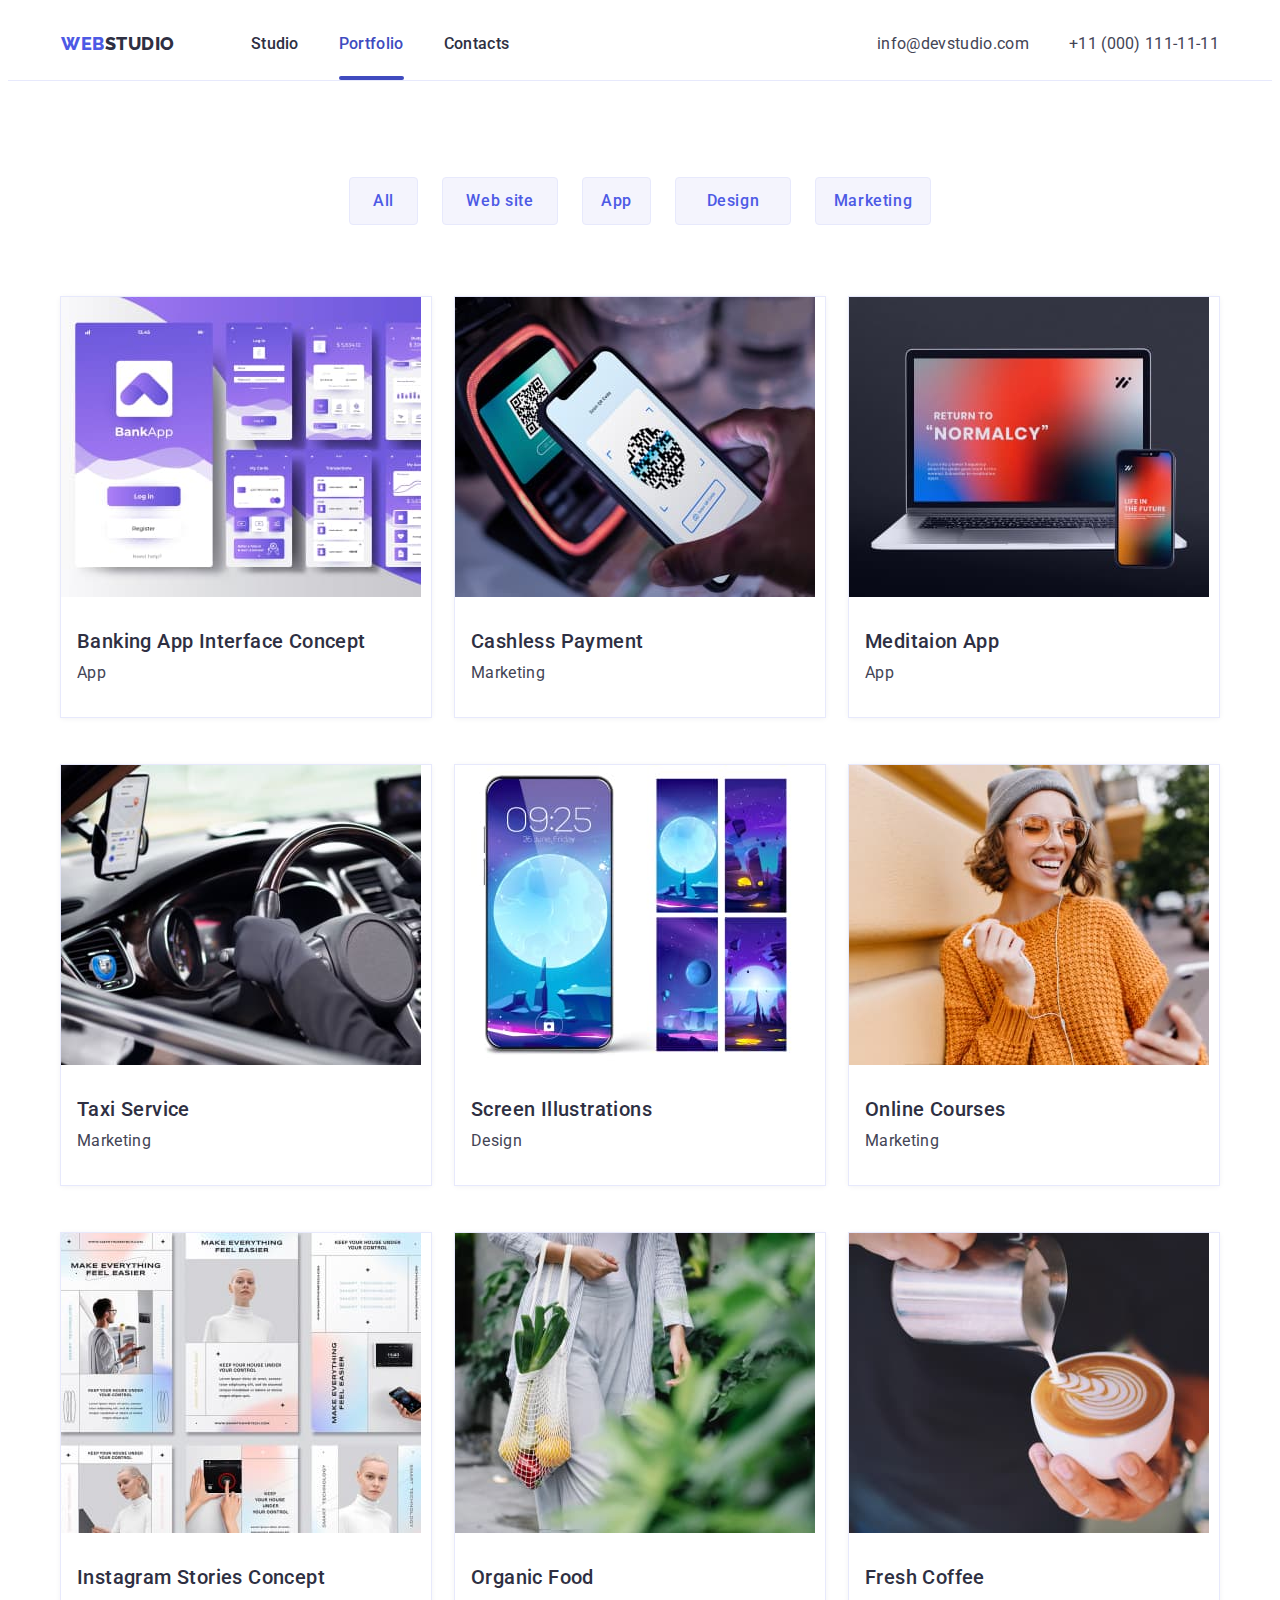
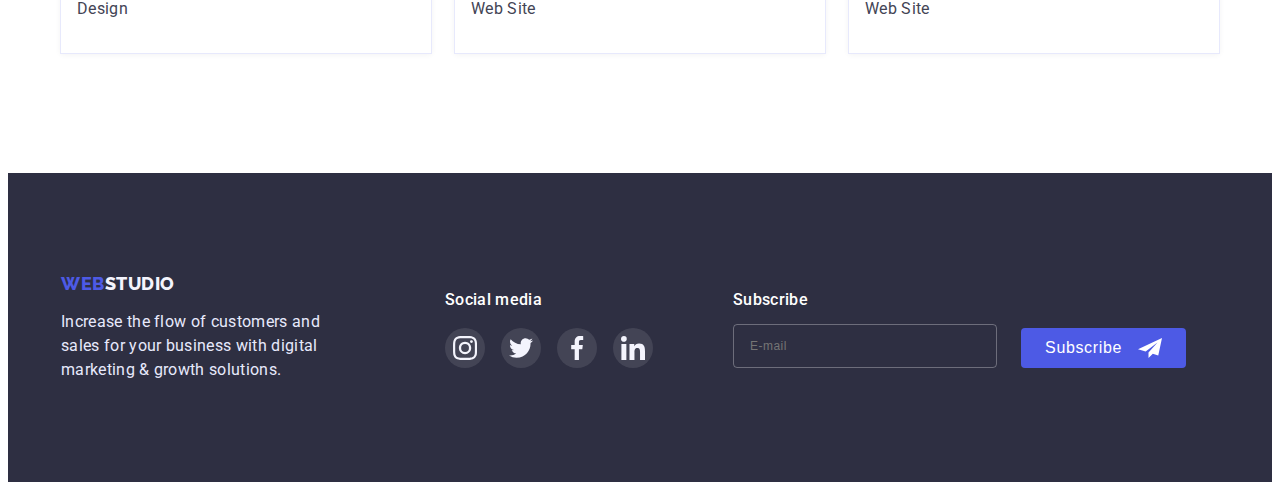
==== portfolio.html @ 6363a365 "Add files via upload" ====
<!DOCTYPE html>
<html lang="en">
<head>
    <meta charset="UTF-8">
    <meta http-equiv="X-UA-Compatible" content="IE=edge">
    <meta name="viewport" content="width=device-width, initial-scale=1.0">
    <title>Portfolio</title>
    <link rel="stylesheet" href="https://cdnjs.cloudflare.com/ajax/libs/modern-normalize/1.1.0/modern-normalize.min.css" integrity="sha512-wpPYUAdjBVSE4KJnH1VR1HeZfpl1ub8YT/NKx4PuQ5NmX2tKuGu6U/JRp5y+Y8XG2tV+wKQpNHVUX03MfMFn9Q==" crossorigin="anonymous" referrerpolicy="no-referrer" />
    <link rel="stylesheet" href="./css/styles.css">
    <link rel="preconnect" href="https://fonts.googleapis.com">
    <link rel="preconnect" href="https://fonts.gstatic.com" crossorigin>
    <link href="https://fonts.googleapis.com/css2?family=Raleway:wght@800&family=Roboto:wght@400;500;700&display=swap" rel="stylesheet">
</head>
<body>
    <header class="header">
        <div class="container header-container">
            <nav class="header-navigation">
                <a href="" class="header-logo link"><span class="header-logo-word">Web</span>Studio</a>
                <ul class="header-list list">
                    <li class="header-list-item"><a class="header-link link" href="./index.html">Studio</a></li>
                    <li class="header-list-item"><a class="header-link link current" href="./portfolio.html">Portfolio</a></li>
                    <li class="header-list-item"><a class="header-link link" href="">Contacts</a></li>
                </ul>
            </nav>
            <address class="header-address">
                <ul class="address-list list">
                    <li class="address-list-item"><a class="address-mail link" href="mailto:info@devstudio.com">info@devstudio.com</a></li>
                    <li class="address-list-item"><a class="address-tel link" href="tel:+110001111111">+11 (000) 111-11-11</a></li>
                </ul>
            </address>
        </div>
    </header>
    <main>
        <section class="portfolio-info">
            <div class="container">
                <ul class="portfolio-navigation-list list">
                    <li class="portfolio-navigation-item"><button class="portfolio-btn btn-small" type="button">All</button></li>
                    <li class="portfolio-navigation-item"><button class="portfolio-btn" type="button">Web site</button></li>
                    <li class="portfolio-navigation-item"><button class="portfolio-btn btn-small" type="button">App</button></li>
                    <li class="portfolio-navigation-item"><button class="portfolio-btn" type="button">Design</button></li>
                    <li class="portfolio-navigation-item"><button class="portfolio-btn" type="button">Marketing</button></li>
                </ul>
                <ul class="portfolio-service-list list">
                        <li class="portfolio-service-item">
                            <div class="portfolio-item-wrap">
                                <img src="./images/portfolio-img-1.jpg" alt="phone's apps" width="360" height="300">
                                <div class="portfolio-item-text-wrap">
                                    <p class="portfolio-item-text">
                                        14 Stylish and User-Friendly App Design Concepts · Task Manager App · Calorie Tracker App · Exotic Fruit Ecommerce App · Cloud Storage App
                                    </p>
                                </div>
                            </div>
                            <div class="service-text">
                                <h3 class="service-item-title">Banking App Interface Concept</h3>
                                <p class="service-item-text">App</p>
                            </div>
                        </li>
                        <li class="portfolio-service-item">
                            <div class="portfolio-item-wrap">
                                <img src="./images/portfolio-img-2.jpg" alt="phone with payying app" width="360" height="300">
                                <div class="portfolio-item-text-wrap">
                                    <p class="portfolio-item-text">
                                        Lorem ipsum dolor sit amet consectetur adipisicing elit. Officiis quas vero tempore minus similique, consectetur atque itaque aliquam nihil mollitia distinctio quo nesciunt cupiditate natus quae blanditiis in laudantium odio?
                                    </p>
                                </div>
                            </div>
                            <div class="service-text">
                                <h3 class="service-item-title">Cashless Payment</h3>
                                <p class="service-item-text">Marketing</p>
                            </div>
                        </li>
                        <li class="portfolio-service-item">
                            <div class="portfolio-item-wrap">
                                <img src="./images/portfolio-img-3.jpg" alt="laptop" width="360" height="300">
                                <div class="portfolio-item-text-wrap">
                                    <p class="portfolio-item-text">
                                        Lorem ipsum dolor sit amet consectetur adipisicing elit. Officiis quas vero tempore minus similique, consectetur atque itaque aliquam nihil mollitia distinctio quo nesciunt cupiditate natus quae blanditiis in laudantium odio?
                                    </p>
                                </div>
                            </div>
                            <div class="service-text">
                                <h3 class="service-item-title">Meditaion App</h3>
                                <p class="service-item-text">App</p>
                            </div>
                        </li>
                    <li class="portfolio-service-item">
                        <div class="portfolio-item-wrap">
                            <img src="./images/portfolio-img-4.jpg" alt="car inside" width="360" height="300">
                            <div class="portfolio-item-text-wrap">
                                <p class="portfolio-item-text">
                                    Lorem ipsum dolor sit amet consectetur adipisicing elit. Officiis quas vero tempore minus similique, consectetur atque itaque aliquam nihil mollitia distinctio quo nesciunt cupiditate natus quae blanditiis in laudantium odio?
                                </p>
                            </div>
                        </div>
                        <div class="service-text">
                            <h3 class="service-item-title">Taxi Service</h3>
                            <p class="service-item-text">Marketing</p>
                        </div>
                    </li>
                    <li class="portfolio-service-item">
                        <div class="portfolio-item-wrap">
                            <img src="./images/portfolio-img-5.jpg" alt="phone's screen" width="360" height="300">
                            <div class="portfolio-item-text-wrap">
                                <p class="portfolio-item-text">
                                    Lorem ipsum dolor sit amet consectetur adipisicing elit. Officiis quas vero tempore minus similique, consectetur atque itaque aliquam nihil mollitia distinctio quo nesciunt cupiditate natus quae blanditiis in laudantium odio?
                                </p>
                            </div>
                        </div>
                        <div class="service-text">
                            <h3 class="service-item-title">Screen Illustrations</h3>
                            <p class="service-item-text">Design</p>
                        </div>
                    </li>
                    <li class="portfolio-service-item">
                        <div class="portfolio-item-wrap">
                            <img src="./images/portfolio-img-6.jpg" alt="smilling girl" width="360" height="300">
                            <div class="portfolio-item-text-wrap">
                                <p class="portfolio-item-text">
                                    Lorem ipsum dolor sit amet consectetur adipisicing elit. Officiis quas vero tempore minus similique, consectetur atque itaque aliquam nihil mollitia distinctio quo nesciunt cupiditate natus quae blanditiis in laudantium odio?
                                </p>
                            </div>
                        </div>
                        <div class="service-text">
                            <h3 class="service-item-title">Online Courses</h3>
                            <p class="service-item-text">Marketing</p>
                        </div>
                    </li>
                    <li class="portfolio-service-item">
                        <div class="portfolio-item-wrap">
                            <img src="./images/portfolio-img-7.jpg" alt="instagram stories" width="360" height="300">
                            <div class="portfolio-item-text-wrap">
                                <p class="portfolio-item-text">
                                    Lorem ipsum dolor sit amet consectetur adipisicing elit. Officiis quas vero tempore minus similique, consectetur atque itaque aliquam nihil mollitia distinctio quo nesciunt cupiditate natus quae blanditiis in laudantium odio?
                                </p>
                            </div>
                        </div>
                        <div class="service-text">
                            <h3 class="service-item-title">Instagram Stories Concept</h3>
                            <p class="service-item-text">Design</p>
                        </div>
                    </li>
                    <li class="portfolio-service-item">
                        <div class="portfolio-item-wrap">
                            <img src="./images/portfolio-img-8.jpg" alt="woman carring bag with fruit" width="360" height="300">
                            <div class="portfolio-item-text-wrap">
                                <p class="portfolio-item-text">
                                    Lorem ipsum dolor sit amet consectetur adipisicing elit. Officiis quas vero tempore minus similique, consectetur atque itaque aliquam nihil mollitia distinctio quo nesciunt cupiditate natus quae blanditiis in laudantium odio?
                                </p>
                            </div>
                        </div>
                        <div class="service-text">
                            <h3 class="service-item-title">Organic Food</h3>
                            <p class="service-item-text">Web Site</p>
                        </div>
                    </li>
                    <li class="portfolio-service-item">
                        <div class="portfolio-item-wrap">
                            <img src="./images/portfolio-img-9.jpg" alt="coffee" width="360" height="300">
                            <div class="portfolio-item-text-wrap">
                                <p class="portfolio-item-text">
                                    Lorem ipsum dolor sit amet consectetur adipisicing elit. Officiis quas vero tempore minus similique, consectetur atque itaque aliquam nihil mollitia distinctio quo nesciunt cupiditate natus quae blanditiis in laudantium odio?
                                </p>
                            </div>
                        </div>
                        <div class="service-text">
                            <h3 class="service-item-title">Fresh Coffee</h3>
                            <p class="service-item-text">Web Site</p>
                        </div>
                    </li>
                </ul>
            </div>
        </section>
    </main>
    <footer class="footer">
        <div class="container footer-items">
            <div class="footer-left">
                <a class="footer-link link" href="./portfolio.html"><span class="footer-link-word">Web</span>Studio</a>
                <p class="footer-text">Increase the flow of customers and sales for your business with digital marketing & growth solutions.</p>
            </div>
            <div class="footer-soc">
                <p class="footer-soc-title">Social media</p>
                <ul class="footer-soc-list list">
                    <li class="footer-soc-item">
                        <a class="footer-soc-link link" href="">
                            <svg class="footer-soc-icon" width="24" height="24">
                                <use href="./images/symbol-defs.svg#icon-instagram"></use>
                            </svg>
                        </a>
                    </li>
                    <li class="footer-soc-item">
                        <a class="footer-soc-link link" href="">
                            <svg class="footer-soc-icon" width="24" height="24">
                                <use href="./images/symbol-defs.svg#icon-twitter"></use>
                            </svg>
                        </a>
                    </li>
                    <li class="footer-soc-item">
                        <a class="footer-soc-link link" href="">
                            <svg class="footer-soc-icon" width="24" height="24">
                                <use href="./images/symbol-defs.svg#icon-facebook"></use>
                            </svg>
                        </a>
                    </li>
                    <li class="footer-soc-item">
                        <a class="footer-soc-link link" href="">
                            <svg class="footer-soc-icon" width="24" height="24">
                                <use href="./images/symbol-defs.svg#icon-linkedin"></use>
                            </svg>
                        </a>
                    </li>
                </ul>
            </div>
            <form class="footer-form">
                <label for="user-mail" class="footer-label">Subscribe</label>
                <input class="footer-input" id="user-mail" type="email" name="user-mail" placeholder="E-mail"/>
                <button class="button sub-btn" type="submit">
                    <span class="sub-btn-text">Subscribe</span>
                    <svg class="sub-icon" width="24" height="24">
                        <use href="./images/symbol-defs.svg#icon-subscribe"></use>
                    </svg>
                </button>
            </form>
        </div>
    </footer>
</body>
</html>
---- css/styles.css ----
body {
    font-family: 'Roboto', sans-serif;
    color: #2E2F42;
}

h1, h2, h3, h4, h5, h6, p {
    margin: 0;
}

ul {
    margin: 0;
    padding-left: 0;
}

button {
    cursor: pointer;
}

a {
    list-style: none;
}

img {
    display: block;
}

.list {
    list-style: none;
}

.link {
    text-decoration: none;
    font-style: normal;
}

:root {
    --LogoColor: #4D5AE5;
    --MainTextColor: #2E2F42;
    --SecondTextColor: #434455;
    --HoverFocusColor: #404BBF;
    --FooterHoverFocusColor: #31D0AA;
    --CustomersMainColor: #8E8F99;
    --CustomersLinkColor: #404BBF;
    --SlideTextColor: #F4F4FD;
    --SlideTextBgColor: #4D5AE5;
    --HeroGradient: linear-gradient(rgba(46, 47, 66, 0.7), rgba(46, 47, 66, 0.7));
}

.container {
    width: 1158px;
    padding-left: 15px;
    padding-right: 15px;
    margin-left: auto;
    margin-right: auto;
}

.visually-hidden {
    position: absolute;
    width: 1px;
    height: 1px;
    margin: -1px;
    border: 0;
    padding: 0;
    white-space: nowrap;
    clip-path: inset(100%);
    clip: rect(0 0 0 0);
    overflow: hidden;
}

/*--------------------- STUDIO PAGE -----------------------*/

/*--------------- header ---------------*/

.header {
    border-bottom: 1px solid #E7E9FC;
}

.header-container {
    padding-top: 24px;
    padding-bottom: 24px;
    display: flex;
}

.header-navigation {
    margin-right: auto;
    display: flex;
}

.header-logo {
    font-family: 'Raleway', sans-serif;
    font-weight: 800;
    font-size: 18px;
    line-height: 1.33;
    letter-spacing: 0.03em;
    text-transform: uppercase;
    margin-right: 76px;
    color: var(--MainTextColor)
}

.header-logo-word {
    color: var(--LogoColor)
}

.header-list {
    display: flex;
    gap: 40px;
}

/* .header-list-item {
} */

.header-link {
    font-weight: 500;
    font-size: 16px;
    line-height: 1.5;
    letter-spacing: 0.02em;
    color: var(--MainTextColor);
    transition: color 250ms cubic-bezier(0.4, 0, 0.2, 1);
}

.header-link:is(:hover, :focus) {
    color: var(--HoverFocusColor);
}

.current {
    color: #404BBF;
    position: relative;
}

.current::after {
    content: '';
    position: absolute;
    top: 42px;
    left: 0;
    width: 100%;
    height: 4px;
    border-radius: 2px;
    background-color: var(--HoverFocusColor);

}

/* .header-address {
} */

.address-list {
    font-size: 16px;
    line-height: 1.5;
    letter-spacing: 0.02em;
    display: flex;
    gap: 40px;
}

/* .address-list-item {
} */

.address-mail {
    color: var(--SecondTextColor);
    transition: color 250ms cubic-bezier(0.4, 0, 0.2, 1);
}

.address-tel {
    color: var(--SecondTextColor);
    transition: color 250ms cubic-bezier(0.4, 0, 0.2, 1);
}

.address-mail:is(:hover, :focus),
.address-tel:is(:hover, :focus) {
    color: var(--HoverFocusColor);
}


/*--------------- main ---------------*/

/* .main {
} */

/*--------------- hero --------------*/

.hero {
    padding-top: 188px;
    padding-bottom: 188px;
    background: #2E2F42;
    background-image: var(--HeroGradient) ,url(../images/background-hero-img.jpg);
    background-repeat: no-repeat;
    background-size: cover;
}

.hero-container {
    display: flex;
    flex-direction: column;
    align-items: center;
    gap: 48px;
}

.hero-title {
    max-width: 500px;
    text-align: center;
    font-weight: 700;
    font-size: 56px;
    line-height: 1.07;
    letter-spacing: 0.02em;
    color: #FFFFFF;
}

.hero-btn {
    min-width: 169px;
    height: 56px;
    padding: 16px 32px;
    font-family: inherit;
    font-style: normal;
    font-weight: 500;
    font-size: 16px;
    line-height: 1.5;
    letter-spacing: 0.04em;
    color: #FFFFFF;
    background: #4D5AE5;
    border-style: none;
    border-radius: 4px;
    transition: background-color 250ms cubic-bezier(0.4, 0, 0.2, 1);
}

.hero-btn:is(:hover, :focus) {
    background-color: var(--HoverFocusColor);
}

/*-------------- studio advantage ---------------*/

.studio-advantage {
    padding-top: 120px;
}

.studio-advatage-pics-list {
    margin-bottom: 8px;
    display: flex;
    justify-content: center;
    gap: 24px;
}

.studio-advatage-pics-item {
    width: 264px;
    height: 112px;
}

.studio-advatage-pic {
    width: 100%;
    height: 100%;
    display: flex;
    justify-content: center;
    align-items: center;
    border-radius: 4px;
    background-color: #F4F4FD;

}

.studio-advantage-list {
    display: flex;
    gap: 24px;
}

/* .studio-list-item {
} */

.studio-item-title {
    margin-bottom: 8px;
    font-weight: 500;
    font-size: 20px;
    line-height: 1.2;
    letter-spacing: 0.02em;
}

.studio-item-text {
    min-width: 264px;
    font-size: 16px;
    line-height: 1.5;
    letter-spacing: 0.02em;
    color: var(--SecondTextColor)
}

/*-------------- studio works --------------*/

.studio-works {
    margin-top: 120px;
    padding-bottom: 120px;
}

.studio-works-title {
    text-align: center;
    font-size: 36px;
    line-height: 1.11;
    letter-spacing: 0.02em;
    text-transform: capitalize;
}

.studio-works-list {
    margin-top: 72px;
    display: flex;
    gap: 24px;
}

.works-list-item {
    width: calc((100% - 48px) / 3);
}

/*--------------- studio team ---------------*/

.studio-team {
    padding-top: 120px;
    padding-bottom: 120px;
    background: #F4F4FD;
}

.studio-team-title {
    text-align: center;
    font-size: 36px;
    line-height: 1.11;
    letter-spacing: 0.02em;
    text-transform: capitalize;
}

.studio-team-list {
    margin-top: 72px;
    display: flex;
    gap: 24px;
}

.studio-team-list-item {
    box-shadow: 0px 1px 6px rgba(46, 47, 66, 0.08), 0px 1px 1px rgba(46, 47, 66, 0.16), 0px 2px 1px rgba(46, 47, 66, 0.08);
    width: calc((100% - 72px) / 4);
}

/* .studio-team-member {
} */

.member-text {
    padding: 32px 16px;
    background: #FFFFFF;
    border-radius: 0px 0px 4px 4px;
}

.studio-member-name {
    margin-bottom: 8px;
    text-align: center;
    font-weight: 500;
    font-size: 20px;
    line-height: 1.2;
    letter-spacing: 0.02em;
}

.studio-member-text {
    text-align: center;
    font-size: 16px;
    line-height: 1.5;
    letter-spacing: 0.02em;
    color: var(--SecondTextColor)
}

.studio-team-icon-list {
    margin-top: 12px;
    display: flex;
    justify-content: center;
    gap: 24px;
}

.studio-team-icon-list-item {
    width: 40px;
    height: 40px;
}

.studio-team-icon-link {
    width: 100%;
    height: 100%;
    display: flex;
    justify-content: center;
    align-items: center;
    border-radius: 50%;
    background-color: var(--LogoColor);
    transition: background-color 250ms cubic-bezier(0.4, 0, 0.2, 1);
}

.studio-team-icon-link:is(:hover, :focus) {
    background-color: var(--HoverFocusColor);
}

/*--------------- customers ---------------*/

.customers {
    padding-top: 120px;
    padding-bottom: 120px;
}

.customers-title {
    margin-bottom: 72px;
    text-align: center;
    font-size: 36px;
    line-height: 40px;
    letter-spacing: 0.02em;
    text-transform: capitalize;
}

.customers-list {
    display: flex;
    justify-content: center;
    gap: 24px;
}

.customers-list-item {
    width: 168px;
    height: 88px;
}

.customers-list-link {
    width: 100%;
    height: 100%;
    display: flex;
    justify-content: center;
    align-items: center;
    border: 1px solid var(--CustomersMainColor);
    border-radius: 4px;
    color: var(--CustomersMainColor);
    transition: border-color 250ms cubic-bezier(0.4, 0, 0.2, 1);
}

.customers-icon {
    fill: currentColor;
    transition: fill 250ms cubic-bezier(0.4, 0, 0.2, 1);
}

.customers-list-link:is(:hover, :focus) {
    border-color: var(--CustomersLinkColor);
}

.customers-list-link:is(:hover, :focus) .customers-icon {
    fill: var(--CustomersLinkColor);
}

/*--------------- footer ---------------*/

.footer {
    padding-top: 100px;
    padding-bottom: 100px;
    background: #2E2F42;
}

.footer-items {
    display: flex;
    align-items: center;
}

.footer-left {
    margin-right: 120px;
}

.footer-link {
    font-family: 'Raleway', sans-serif;
    font-weight: 800;
    font-size: 18px;
    line-height: 1.17;
    letter-spacing: 0.03em;
    text-transform: uppercase;
    color: #F4F4FD;
}

.footer-link-word {
    color: #4D5AE5;
}

.footer-text {
    margin-top: 16px;
    max-width: 264px;
    font-size: 16px;
    line-height: 1.5;
    letter-spacing: 0.02em;
    color: #E7E9FC;
}

.footer-soc-title {
    margin-bottom: 16px;
    font-weight: 500;
    font-size: 16px;
    line-height: 1.5;
    letter-spacing: 0.02em;
    color: #FFFFFF;
}

.footer-soc-list {
    display: flex;
    justify-content: start;
    gap: 16px;
}

.footer-soc-item {
    width: 40px;
    height: 40px;
}

.footer-soc-link {
    width: 100%;
    height: 100%;
    display: flex;
    justify-content: center;
    align-items: center;
    border-radius: 50%;
    background-color: rgba(255, 255, 255, 0.1);
    transition: background-color 250ms cubic-bezier(0.4, 0, 0.2, 1);
}

.footer-soc-link:is(:hover, :focus) {
    background-color: var(--FooterHoverFocusColor);
}

.footer-form {
    width: 453px;
    height: 80px;
    margin-left: 80px;
    display: flex;
    align-items: flex-end;
    gap: 24px;
    position: relative;
}

.footer-label {
    color: #FFFFFF;
    position: absolute;
    top: 0;
    font-weight: 500;
    font-size: 16px;
    line-height: 1.5;
    letter-spacing: 0.02em;
}

.footer-input {
    width: 264px;
    height: 40px;
    padding-left: 16px;
    font-weight: 400;
    font-size: 12px;
    line-height: 2;
    letter-spacing: 0.04em;
    color: rgba(255, 255, 255, 0.6);
    background-color: transparent;
    border: 1px solid rgba(255, 255, 255, 0.3);
    border-radius: 4px;
    outline: transparent;
}

.sub-btn {
    width: 165px;
    height: 40px;
    padding: 8px 24px;
    background: #4D5AE5;
    border: none;
    border-radius: 4px;
    display: flex;
    align-items: center;
    gap: 16px;
    transition: background-color 250ms cubic-bezier(0.4, 0, 0.2, 1);
}

.sub-btn:is(:hover, :focus) {
    background-color: var(--HoverFocusColor);
}

.sub-btn-text {
    font-weight: 500;
    font-size: 16px;
    line-height: 1.5;
    letter-spacing: 0.04em;
    color: #FFFFFF;
}

.sub-icon {
    fill: #FFFFFF;
}


/*--------------------- PORTFOLIO PAGE ---------------------*/

.portfolio-info {
    padding-top: 96px;
    padding-bottom: 120px;
}

.portfolio-navigation-list {
    margin-bottom: 72px;
    display: flex;
    gap: 24px;
    justify-content: center;
}

/* .portfolio-navigation-item {
} */

.portfolio-btn {
    min-width: 116px;
    height: 48px;
    cursor: pointer;
    font-family: inherit;
    font-weight: 500;
    font-size: 16px;
    line-height: 1.5;
    letter-spacing: 0.04em;
    color: #4D5AE5;
    background: #F4F4FD;
    border: 1px solid #E7E9FC;
    border-radius: 4px;
    transition: color 250ms cubic-bezier(0.4, 0, 0.2, 1),
        background-color 250ms cubic-bezier(0.4, 0, 0.2, 1),
        border 250ms cubic-bezier(0.4, 0, 0.2, 1),
        box-shadow 250ms cubic-bezier(0.4, 0, 0.2, 1);
}

.portfolio-btn:is(:hover, :focus) {
    color: #FFFFFF;
    background: #404BBF;
    border: 1px solid #404BBF;
    box-shadow: 0px 1px 6px rgba(46, 47, 66, 0.08), 0px 1px 1px rgba(46, 47, 66, 0.16), 0px 2px 1px rgba(46, 47, 66, 0.08);
}

.btn-small {
    min-width: 69px;
}

.portfolio-service-list {
    display: flex;
    flex-wrap: wrap;
    column-gap: 24px;
    row-gap: 48px;
}


.portfolio-service-item {
    outline: 1px solid #E7E9FC;
    box-shadow: 0px 1px 6px rgba(46, 47, 66, 0.08);
    width: calc((100% - 48px) / 3);
    transition: box-shadow 250ms cubic-bezier(0.4, 0, 0.2, 1);
}

.portfolio-service-item:is(:hover, :focus) {
    box-shadow: 0px 1px 6px rgba(46, 47, 66, 0.08), 0px 1px 1px rgba(46, 47, 66, 0.16), 0px 2px 1px rgba(46, 47, 66, 0.08);
}

.portfolio-item-wrap {
    position: relative;
    overflow: hidden;
}

.portfolio-item-text-wrap {
    position: absolute;
    top: 0;
    height: 100%;
    padding-top: 40px;
    padding-right: 32px;
    padding-left: 32px;
    background-color: var(--SlideTextBgColor);
    transform: translateY(100%);
    transition: transform 250ms cubic-bezier(0.4, 0, 0.2, 1);
    overflow-y: auto;
}

.portfolio-item-text {
    font-size: 16px;
    line-height: 1.5;
    letter-spacing: 0.02em;
    color: var(--SlideTextColor);
}

.portfolio-service-item:hover .portfolio-item-text-wrap {
    transform: translateY(0);
}

.service-text {
    padding-top: 32px;
    padding-bottom: 32px;
    padding-left: 16px;
    background: #FFFFFF;
}

.service-item-title {
    margin-bottom: 8px;
    font-weight: 500;
    font-size: 20px;
    line-height: 1.2;
    letter-spacing: 0.02em;
}

.service-item-text {
    font-size: 16px;
    line-height: 1.5;
    letter-spacing: 0.02em;
    color: var(--SecondTextColor)
}

/*--------------------- MODAL PAGE ---------------------*/

.backdrop {
    position: fixed;
    top: 0;
    width: 100%;
    height: 100%;
    background-color: rgba(46, 47, 66, 0.4);
    transition: opacity 250ms cubic-bezier(0.4, 0, 0.2, 1),
        visibility 250ms cubic-bezier(0.4, 0, 0.2, 1);
}

.is-hidden {
    opacity: 0;
    visibility: hidden;
    pointer-events: none;
}

.modal {
    width: 408px;
    min-height: 576px;
    padding: 24px;
    background-color: #FCFCFC;
    box-shadow: 0px 1px 1px rgba(0, 0, 0, 0.14), 0px 1px 3px rgba(0, 0, 0, 0.12), 0px 2px 1px rgba(0, 0, 0, 0.2);
    border-radius: 4px;
    position: absolute;
    top: 50%;
    left: 50%;
    transform: translate(-50%, -50%) scale(1) rotate(360deg);
    transition: transform 400ms cubic-bezier(0.4, 0, 0.2, 1);
}

.backdrop.is-hidden .modal {
    transform: translate(-350%, -50%) scale(0) rotate(0);
}

.modal-close {
    width: 24px;
    height: 24px;
    background-color: #E7E9FC;
    border: 1px solid rgba(0, 0, 0, 0.1);
    border-radius: 50%;
    display: flex;
    justify-content: center;
    align-items: center;
    margin-left: auto;
    transition: fill 250ms cubic-bezier(0.4, 0, 0.2, 1),
        background-color 250ms cubic-bezier(0.4, 0, 0.2, 1),
        border 250ms cubic-bezier(0.4, 0, 0.2, 1);
}

.modal-close:is(:hover, :focus) {
    fill: #FFFFFF;
    background-color: #404BBF;
    border: transparent;
}

/* .modal-form {
} */

.modal-form-title {
    margin-top: 24px;
    margin-bottom: 16px;
    font-weight: 500;
    font-size: 16px;
    line-height: 1.5;
    letter-spacing: 0.02em;
    text-align: center;
    color: #2E2F42;
}

.modal-label-wrap {
    position: relative;
}

.modal-form-label {
    font-weight: 400;
    font-size: 12px;
    line-height: 1.3;
    letter-spacing: 0.04em;
    color: #8E8F99;
}

.modal-form-icon {
    position: absolute;
    top: 35px;
    left: 16px;
    transition: fill 250ms cubic-bezier(0.4, 0, 0.2, 1);
}

.modal-form-icon-sec {
    position: absolute;
    top: 31px;
    left: 16px;
    transition: fill 250ms cubic-bezier(0.4, 0, 0.2, 1);
}

.modal-form-input {
    width: 100%;
    height: 40px;
    margin-top: 4px;
    margin-bottom: 8px;
    padding-top: 8px;
    padding-bottom: 8px;
    padding-left: 38px;
    background-color: transparent;
    border: 1px solid rgba(33, 33, 33, 0.2);
    border-radius: 4px;
    outline: transparent;
    transition: border-color 250ms cubic-bezier(0.4, 0, 0.2, 1);
}

.modal-form-input:focus {
    border-color: #4D5AE5;
}

.modal-form-input:focus + .modal-form-icon {
    fill: #4D5AE5;
}

.modal-form-input:focus + .modal-form-icon-sec {
    fill: #4D5AE5;
}

.modal-form-textarea {
    width: 100%;
    height: 120px;
    margin-top: 4px;
    margin-bottom: 16px;
    padding: 8px 16px;
    border: 1px solid rgba(33, 33, 33, 0.2);
    border-radius: 4px;
    background-color: transparent;
    outline: transparent;
    resize: none;
    transition: border-color 250ms cubic-bezier(0.4, 0, 0.2, 1);
}

.modal-form-textarea::placeholder {
    font-weight: 400;
    font-size: 12px;
    line-height: 1.3;
    letter-spacing: 0.04em;
    color: rgba(117, 117, 117, 0.5);
}

.modal-form-textarea:focus {
    border-color: #4D5AE5;
}

.modal-checkbox {
    font-weight: 400;
    font-size: 12px;
    line-height: 1.3;
    letter-spacing: 0.04em;
    color: #757575;
    display: flex;
    align-items: center;
    justify-content: center;
}

.modal-checkbox span {
    width: 16px;
    height: 16px;
    margin-right: 8px;
    border: 1.25px solid #2E2F42;
    border-radius: 2px;
    fill: transparent;
    display: flex;
    justify-content: center;
    align-items: center;
    transition: background-color 250ms cubic-bezier(0.4, 0, 0.2, 1),
        fill 250ms cubic-bezier(0.4, 0, 0.2, 1);
}

.modal-check:checked + .modal-checkbox span {
    background-color: #404BBF;
    border: none;
    fill: #F4F4FD;
}

.policy-link {
    margin-left: 4px;
    color: #4D5AE5;
    text-decoration: underline;
}

.modal-form-btn {
    width: 169px;
    height: 56px;
    margin-top: 24px;
    margin-left: auto;
    margin-right: auto;
    padding: 16px 32px;
    border: none;
    background-color: #4D5AE5;
    box-shadow: 0px 4px 4px rgba(0, 0, 0, 0.15);
    border-radius: 4px;
    display: flex;
    align-items: center;
    justify-content: center;
    transition: background-color 250ms cubic-bezier(0.4, 0, 0.2, 1);
}

.modal-form-btn:is(:hover, :focus) {
    background-color: var(--HoverFocusColor);
}

.modal-form-btn-content {
    font-weight: 500;
    font-size: 16px;
    line-height: 1.5px;
    letter-spacing: 0.04em;
    color: #FFFFFF;
}
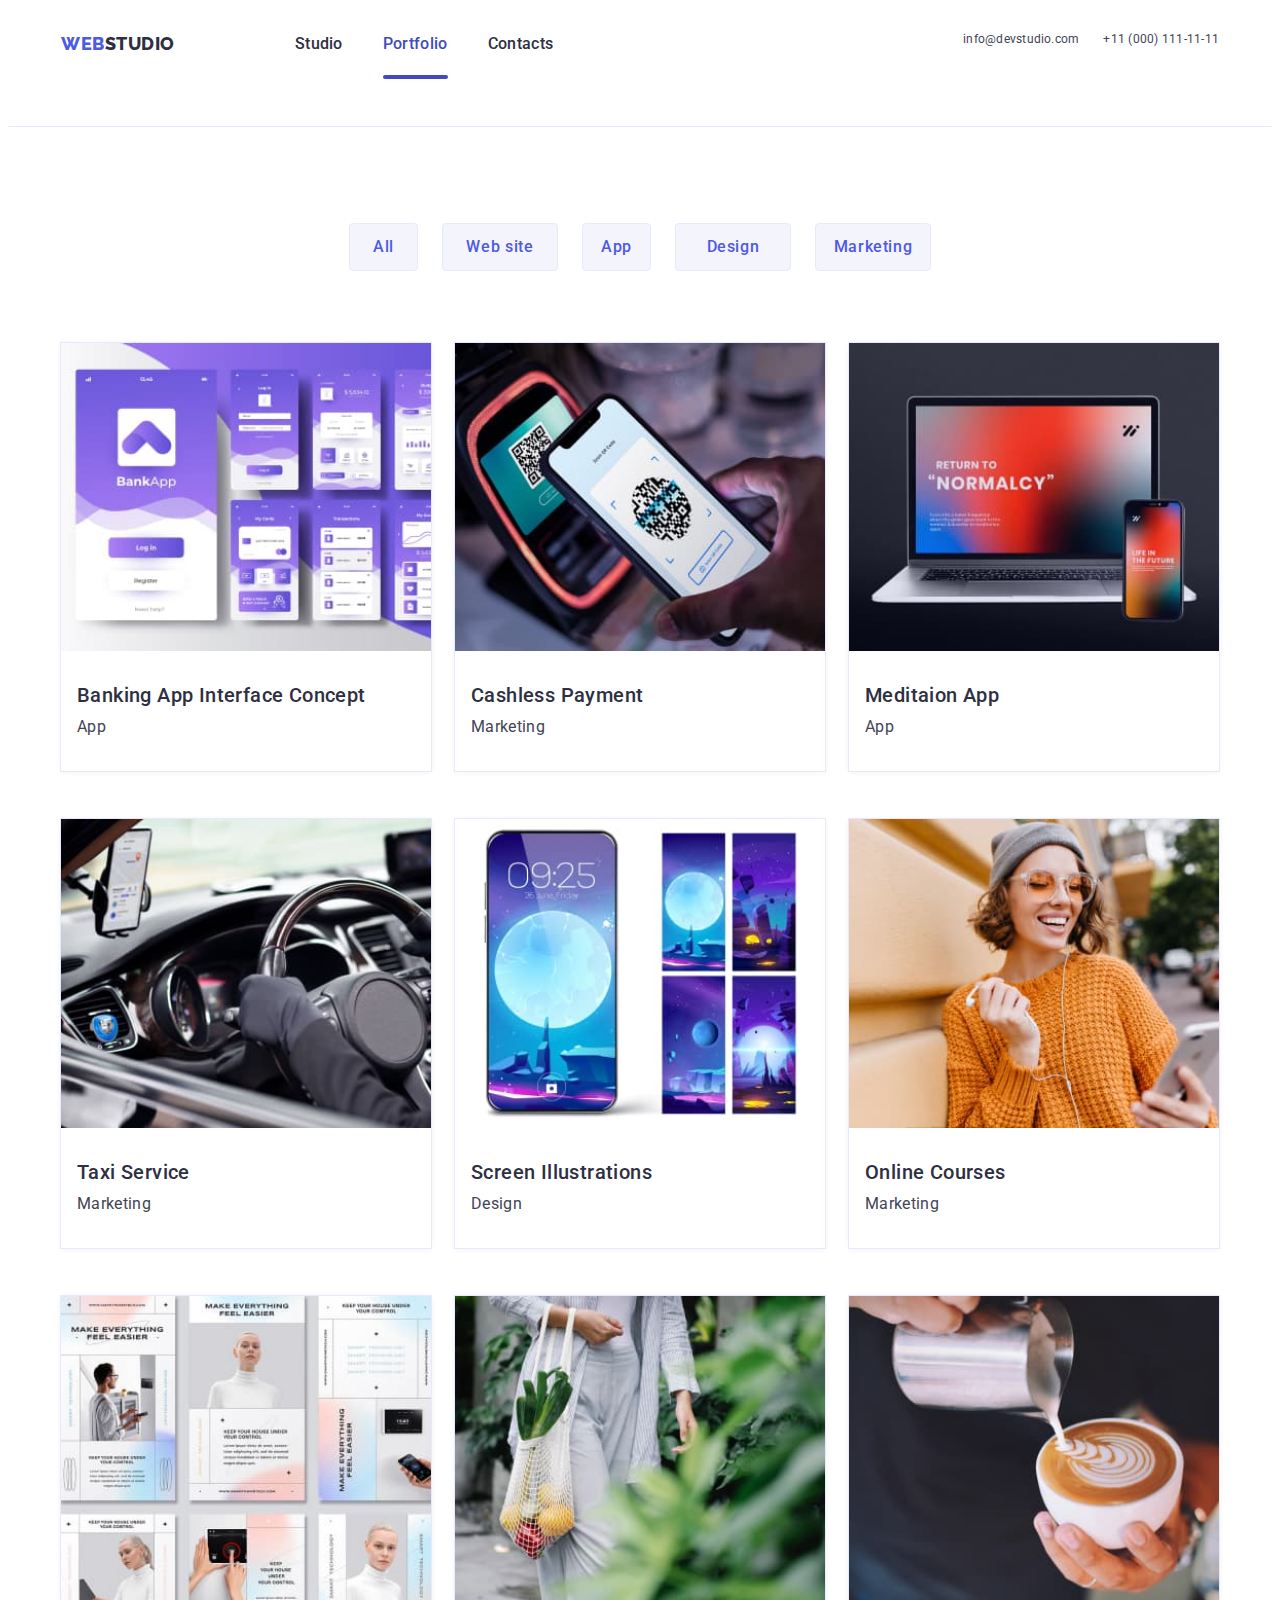
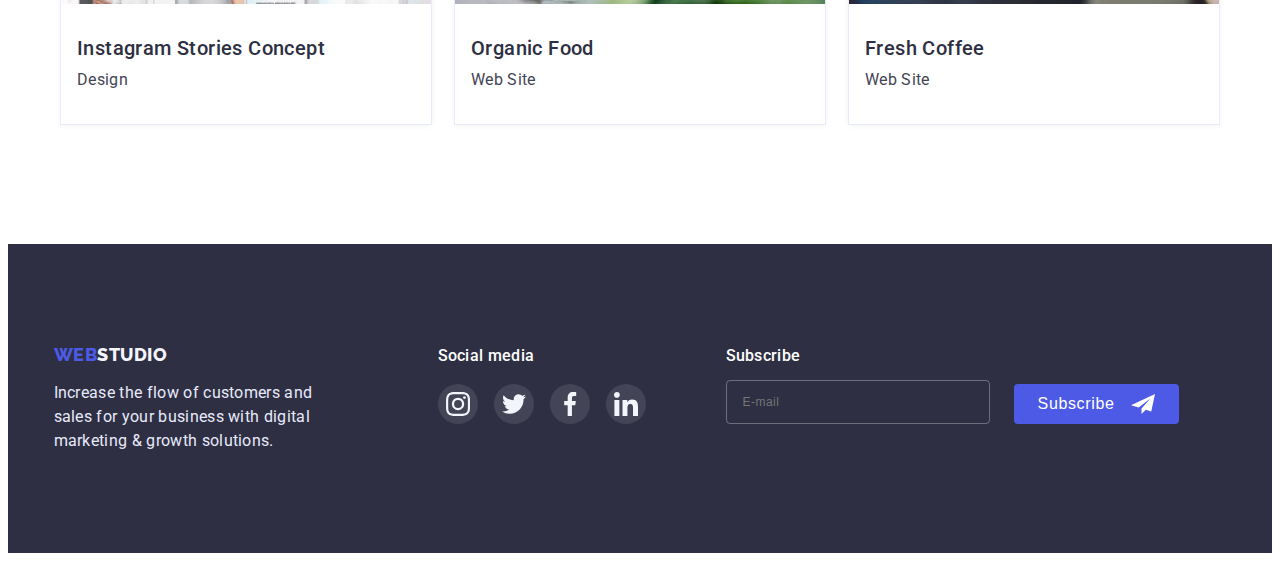
==== commit 16ecedb9: "almost-done" ====
--- a/portfolio.html
+++ b/portfolio.html
@@ -7,6 +7,9 @@
     <title>Portfolio</title>
     <link rel="stylesheet" href="https://cdnjs.cloudflare.com/ajax/libs/modern-normalize/1.1.0/modern-normalize.min.css" integrity="sha512-wpPYUAdjBVSE4KJnH1VR1HeZfpl1ub8YT/NKx4PuQ5NmX2tKuGu6U/JRp5y+Y8XG2tV+wKQpNHVUX03MfMFn9Q==" crossorigin="anonymous" referrerpolicy="no-referrer" />
     <link rel="stylesheet" href="./css/styles.css">
+    <link rel="stylesheet" href="./css/mob.css">
+    <link rel="stylesheet" href="./css/tablet.css">
+    <link rel="stylesheet" href="./css/desktop.css">
     <link rel="preconnect" href="https://fonts.googleapis.com">
     <link rel="preconnect" href="https://fonts.gstatic.com" crossorigin>
     <link href="https://fonts.googleapis.com/css2?family=Raleway:wght@800&family=Roboto:wght@400;500;700&display=swap" rel="stylesheet">
@@ -43,7 +46,21 @@
                 <ul class="portfolio-service-list list">
                         <li class="portfolio-service-item">
                             <div class="portfolio-item-wrap">
-                                <img src="./images/portfolio-img-1.jpg" alt="phone's apps" width="360" height="300">
+                                <picture>
+                                    <source
+                                        srcset="./images/portfolio-img/desktop/portfolio-1.jpg 1x, ./images/portfolio-img/desktop/portfolio-1-2x.jpg 2x"
+                                        media="(min-width: 1200px)"
+                                    />
+                                    <source
+                                        srcset="./images/portfolio-img/tablet/portfolio-tab-1.jpg 1x, ./images/portfolio-img/tablet/portfolio-tab-1-2x.jpg 2x"
+                                        media="(min-width: 768px)"
+                                    />
+                                    <source
+                                        srcset="./images/portfolio-img/mobile/portfolio-mob-1.jpg 1x, ./images/portfolio-img/mobile/portfolio-mob-1-2x.jpg 2x"
+                                        media="(max-width: 767px)"
+                                    />
+                                    <img class="portfolio-img" src="./images/portfolio-img/desktop/portfolio-1.jpg" alt="phone's apps" width="396">
+                                </picture>
                                 <div class="portfolio-item-text-wrap">
                                     <p class="portfolio-item-text">
                                         14 Stylish and User-Friendly App Design Concepts · Task Manager App · Calorie Tracker App · Exotic Fruit Ecommerce App · Cloud Storage App
@@ -57,7 +74,21 @@
                         </li>
                         <li class="portfolio-service-item">
                             <div class="portfolio-item-wrap">
-                                <img src="./images/portfolio-img-2.jpg" alt="phone with payying app" width="360" height="300">
+                                <picture>
+                                    <source
+                                        srcset="./images/portfolio-img/desktop/portfolio-2.jpg 1x, ./images/portfolio-img/desktop/portfolio-2-2x.jpg 2x"
+                                        media="(min-width: 1200px)"
+                                    />
+                                    <source
+                                        srcset="./images/portfolio-img/tablet/portfolio-tab-2.jpg 1x, ./images/portfolio-img/tablet/portfolio-tab-2-2x.jpg 2x"
+                                        media="(min-width: 768px)"
+                                    />
+                                    <source
+                                        srcset="./images/portfolio-img/mobile/portfolio-mob-2.jpg 1x, ./images/portfolio-img/mobile/portfolio-mob-2-2x.jpg 2x"
+                                        media="(max-width: 767px)"
+                                    />
+                                    <img class="portfolio-img" src="./images/portfolio-img/desktop/portfolio-2.jpg" alt="phone's apps" width="396">
+                                </picture>
                                 <div class="portfolio-item-text-wrap">
                                     <p class="portfolio-item-text">
                                         Lorem ipsum dolor sit amet consectetur adipisicing elit. Officiis quas vero tempore minus similique, consectetur atque itaque aliquam nihil mollitia distinctio quo nesciunt cupiditate natus quae blanditiis in laudantium odio?
@@ -71,7 +102,21 @@
                         </li>
                         <li class="portfolio-service-item">
                             <div class="portfolio-item-wrap">
-                                <img src="./images/portfolio-img-3.jpg" alt="laptop" width="360" height="300">
+                                <picture>
+                                    <source
+                                        srcset="./images/portfolio-img/desktop/portfolio-3.jpg 1x, ./images/portfolio-img/desktop/portfolio-3-2x.jpg 2x"
+                                        media="(min-width: 1200px)"
+                                    />
+                                    <source
+                                        srcset="./images/portfolio-img/tablet/portfolio-tab-3.jpg 1x, ./images/portfolio-img/tablet/portfolio-tab-3-2x.jpg 2x"
+                                        media="(min-width: 768px)"
+                                    />
+                                    <source
+                                        srcset="./images/portfolio-img/mobile/portfolio-mob-3.jpg 1x, ./images/portfolio-img/mobile/portfolio-mob-3-2x.jpg 2x"
+                                        media="(max-width: 767px)"
+                                    />
+                                    <img class="portfolio-img" src="./images/portfolio-img/desktop/portfolio-3.jpg" alt="phone's apps" width="396">
+                                </picture>
                                 <div class="portfolio-item-text-wrap">
                                     <p class="portfolio-item-text">
                                         Lorem ipsum dolor sit amet consectetur adipisicing elit. Officiis quas vero tempore minus similique, consectetur atque itaque aliquam nihil mollitia distinctio quo nesciunt cupiditate natus quae blanditiis in laudantium odio?
@@ -85,7 +130,21 @@
                         </li>
                     <li class="portfolio-service-item">
                         <div class="portfolio-item-wrap">
-                            <img src="./images/portfolio-img-4.jpg" alt="car inside" width="360" height="300">
+                            <picture>
+                                <source
+                                    srcset="./images/portfolio-img/desktop/portfolio-4.jpg 1x, ./images/portfolio-img/desktop/portfolio-4-2x.jpg 2x"
+                                    media="(min-width: 1200px)"
+                                />
+                                <source
+                                    srcset="./images/portfolio-img/tablet/portfolio-tab-4.jpg 1x, ./images/portfolio-img/tablet/portfolio-tab-4-2x.jpg 2x"
+                                    media="(min-width: 768px)"
+                                />
+                                <source
+                                    srcset="./images/portfolio-img/mobile/portfolio-mob-4.jpg 1x, ./images/portfolio-img/mobile/portfolio-mob-4-2x.jpg 2x"
+                                    media="(max-width: 767px)"
+                                />
+                                <img class="portfolio-img" src="./images/portfolio-img/desktop/portfolio-4.jpg" alt="phone's apps" width="396">
+                            </picture>
                             <div class="portfolio-item-text-wrap">
                                 <p class="portfolio-item-text">
                                     Lorem ipsum dolor sit amet consectetur adipisicing elit. Officiis quas vero tempore minus similique, consectetur atque itaque aliquam nihil mollitia distinctio quo nesciunt cupiditate natus quae blanditiis in laudantium odio?
@@ -99,7 +158,21 @@
                     </li>
                     <li class="portfolio-service-item">
                         <div class="portfolio-item-wrap">
-                            <img src="./images/portfolio-img-5.jpg" alt="phone's screen" width="360" height="300">
+                            <picture>
+                                <source
+                                    srcset="./images/portfolio-img/desktop/portfolio-5.jpg 1x, ./images/portfolio-img/desktop/portfolio-5-2x.jpg 2x"
+                                    media="(min-width: 1200px)"
+                                />
+                                <source
+                                    srcset="./images/portfolio-img/tablet/portfolio-tab-5.jpg 1x, ./images/portfolio-img/tablet/portfolio-tab-5-2x.jpg 2x"
+                                    media="(min-width: 768px)"
+                                />
+                                <source
+                                    srcset="./images/portfolio-img/mobile/portfolio-mob-5.jpg 1x, ./images/portfolio-img/mobile/portfolio-mob-5-2x.jpg 2x"
+                                    media="(max-width: 767px)"
+                                />
+                                <img class="portfolio-img" src="./images/portfolio-img/desktop/portfolio-5.jpg" alt="phone's apps" width="396">
+                            </picture>
                             <div class="portfolio-item-text-wrap">
                                 <p class="portfolio-item-text">
                                     Lorem ipsum dolor sit amet consectetur adipisicing elit. Officiis quas vero tempore minus similique, consectetur atque itaque aliquam nihil mollitia distinctio quo nesciunt cupiditate natus quae blanditiis in laudantium odio?
@@ -113,7 +186,21 @@
                     </li>
                     <li class="portfolio-service-item">
                         <div class="portfolio-item-wrap">
-                            <img src="./images/portfolio-img-6.jpg" alt="smilling girl" width="360" height="300">
+                            <picture>
+                                <source
+                                    srcset="./images/portfolio-img/desktop/portfolio-6.jpg 1x, ./images/portfolio-img/desktop/portfolio-6-2x.jpg 2x"
+                                    media="(min-width: 1200px)"
+                                />
+                                <source
+                                    srcset="./images/portfolio-img/tablet/portfolio-tab-6.jpg 1x, ./images/portfolio-img/tablet/portfolio-tab-6-2x.jpg 2x"
+                                    media="(min-width: 768px)"
+                                />
+                                <source
+                                    srcset="./images/portfolio-img/mobile/portfolio-mob-6.jpg 1x, ./images/portfolio-img/mobile/portfolio-mob-6-2x.jpg 2x"
+                                    media="(max-width: 767px)"
+                                />
+                                <img class="portfolio-img" src="./images/portfolio-img/desktop/portfolio-6.jpg" alt="phone's apps" width="396">
+                            </picture>
                             <div class="portfolio-item-text-wrap">
                                 <p class="portfolio-item-text">
                                     Lorem ipsum dolor sit amet consectetur adipisicing elit. Officiis quas vero tempore minus similique, consectetur atque itaque aliquam nihil mollitia distinctio quo nesciunt cupiditate natus quae blanditiis in laudantium odio?
@@ -127,7 +214,21 @@
                     </li>
                     <li class="portfolio-service-item">
                         <div class="portfolio-item-wrap">
-                            <img src="./images/portfolio-img-7.jpg" alt="instagram stories" width="360" height="300">
+                            <picture>
+                                <source
+                                    srcset="./images/portfolio-img/desktop/portfolio-7.jpg 1x, ./images/portfolio-img/desktop/portfolio-7-2x.jpg 2x"
+                                    media="(min-width: 1200px)"
+                                />
+                                <source
+                                    srcset="./images/portfolio-img/tablet/portfolio-tab-7.jpg 1x, ./images/portfolio-img/tablet/portfolio-tab-7-2x.jpg 2x"
+                                    media="(min-width: 768px)"
+                                />
+                                <source
+                                    srcset="./images/portfolio-img/mobile/portfolio-mob-7.jpg 1x, ./images/portfolio-img/mobile/portfolio-mob-7-2x.jpg 2x"
+                                    media="(max-width: 767px)"
+                                />
+                                <img class="portfolio-img" src="./images/portfolio-img/desktop/portfolio-7.jpg" alt="phone's apps" width="396">
+                            </picture>
                             <div class="portfolio-item-text-wrap">
                                 <p class="portfolio-item-text">
                                     Lorem ipsum dolor sit amet consectetur adipisicing elit. Officiis quas vero tempore minus similique, consectetur atque itaque aliquam nihil mollitia distinctio quo nesciunt cupiditate natus quae blanditiis in laudantium odio?
@@ -141,7 +242,21 @@
                     </li>
                     <li class="portfolio-service-item">
                         <div class="portfolio-item-wrap">
-                            <img src="./images/portfolio-img-8.jpg" alt="woman carring bag with fruit" width="360" height="300">
+                            <picture>
+                                <source
+                                    srcset="./images/portfolio-img/desktop/portfolio-8.jpg 1x, ./images/portfolio-img/desktop/portfolio-8-2x.jpg 2x"
+                                    media="(min-width: 1200px)"
+                                />
+                                <source
+                                    srcset="./images/portfolio-img/tablet/portfolio-tab-8.jpg 1x, ./images/portfolio-img/tablet/portfolio-tab-8-2x.jpg 2x"
+                                    media="(min-width: 768px)"
+                                />
+                                <source
+                                    srcset="./images/portfolio-img/mobile/portfolio-mob-8.jpg 1x, ./images/portfolio-img/mobile/portfolio-mob-8-2x.jpg 2x"
+                                    media="(max-width: 767px)"
+                                />
+                                <img class="portfolio-img" src="./images/portfolio-img/desktop/portfolio-8.jpg" alt="phone's apps" width="396">
+                            </picture>
                             <div class="portfolio-item-text-wrap">
                                 <p class="portfolio-item-text">
                                     Lorem ipsum dolor sit amet consectetur adipisicing elit. Officiis quas vero tempore minus similique, consectetur atque itaque aliquam nihil mollitia distinctio quo nesciunt cupiditate natus quae blanditiis in laudantium odio?
@@ -155,7 +270,21 @@
                     </li>
                     <li class="portfolio-service-item">
                         <div class="portfolio-item-wrap">
-                            <img src="./images/portfolio-img-9.jpg" alt="coffee" width="360" height="300">
+                            <picture>
+                                <source
+                                    srcset="./images/portfolio-img/desktop/portfolio-9.jpg 1x, ./images/portfolio-img/desktop/portfolio-9-2x.jpg 2x"
+                                    media="(min-width: 1200px)"
+                                />
+                                <source
+                                    srcset="./images/portfolio-img/tablet/portfolio-tab-9.jpg 1x, ./images/portfolio-img/tablet/portfolio-tab-9-2x.jpg 2x"
+                                    media="(min-width: 768px)"
+                                />
+                                <source
+                                    srcset="./images/portfolio-img/mobile/portfolio-mob-9.jpg 1x, ./images/portfolio-img/mobile/portfolio-mob-9-2x.jpg 2x"
+                                    media="(max-width: 767px)"
+                                />
+                                <img class="portfolio-img" src="./images/portfolio-img/desktop/portfolio-9.jpg" alt="phone's apps" width="396">
+                            </picture>
                             <div class="portfolio-item-text-wrap">
                                 <p class="portfolio-item-text">
                                     Lorem ipsum dolor sit amet consectetur adipisicing elit. Officiis quas vero tempore minus similique, consectetur atque itaque aliquam nihil mollitia distinctio quo nesciunt cupiditate natus quae blanditiis in laudantium odio?
--- a/css/styles.css
+++ b/css/styles.css
@@ -22,6 +22,9 @@
 
 img {
     display: block;
+    max-width: 100%;
+    height: auto;
+    width: 100%;
 }
 
 .list {
@@ -47,7 +50,7 @@
 }
 
 .container {
-    width: 1158px;
+    max-width: 426px;
     padding-left: 15px;
     padding-right: 15px;
     margin-left: auto;
@@ -76,14 +79,11 @@
 }
 
 .header-container {
+    width: 100%;
     padding-top: 24px;
     padding-bottom: 24px;
     display: flex;
-}
-
-.header-navigation {
-    margin-right: auto;
-    display: flex;
+    align-items: flex-start;
 }
 
 .header-logo {
@@ -93,7 +93,6 @@
     line-height: 1.33;
     letter-spacing: 0.03em;
     text-transform: uppercase;
-    margin-right: 76px;
     color: var(--MainTextColor)
 }
 
@@ -102,77 +101,19 @@
 }
 
 .header-list {
-    display: flex;
-    gap: 40px;
-}
-
-/* .header-list-item {
-} */
-
-.header-link {
-    font-weight: 500;
-    font-size: 16px;
-    line-height: 1.5;
-    letter-spacing: 0.02em;
-    color: var(--MainTextColor);
-    transition: color 250ms cubic-bezier(0.4, 0, 0.2, 1);
-}
-
-.header-link:is(:hover, :focus) {
-    color: var(--HoverFocusColor);
-}
-
-.current {
-    color: #404BBF;
-    position: relative;
-}
-
-.current::after {
-    content: '';
-    position: absolute;
-    top: 42px;
-    left: 0;
-    width: 100%;
-    height: 4px;
-    border-radius: 2px;
-    background-color: var(--HoverFocusColor);
-
-}
-
-/* .header-address {
-} */
+    display: none;
+}
 
 .address-list {
-    font-size: 16px;
-    line-height: 1.5;
-    letter-spacing: 0.02em;
-    display: flex;
-    gap: 40px;
-}
-
-/* .address-list-item {
-} */
-
-.address-mail {
-    color: var(--SecondTextColor);
-    transition: color 250ms cubic-bezier(0.4, 0, 0.2, 1);
-}
-
-.address-tel {
-    color: var(--SecondTextColor);
-    transition: color 250ms cubic-bezier(0.4, 0, 0.2, 1);
-}
-
-.address-mail:is(:hover, :focus),
-.address-tel:is(:hover, :focus) {
-    color: var(--HoverFocusColor);
-}
-
-
+    display: none;
+}
+
+.mob-menu-btn {
+    margin-left: auto;
+    padding: 0;
+    border: none;
+}
 /*--------------- main ---------------*/
-
-/* .main {
-} */
 
 /*--------------- hero --------------*/
 
@@ -180,24 +121,33 @@
     padding-top: 188px;
     padding-bottom: 188px;
     background: #2E2F42;
-    background-image: var(--HeroGradient) ,url(../images/background-hero-img.jpg);
+    background-image: var(--HeroGradient) ,url(../images/background-img/background-hero-mobile.jpg);
     background-repeat: no-repeat;
     background-size: cover;
+    background-position: center;
+}
+
+@media (min-device-pixel-ratio: 2),
+    (min-resolution: 192dpi),
+    (min-resolution: 2dppx) {
+        .hero {
+            background-image: var(--HeroGradient) ,url(../images/background-img/background-hero-mobile-2x.jpg);
+        }
 }
 
 .hero-container {
-    display: flex;
-    flex-direction: column;
-    align-items: center;
-    gap: 48px;
+    text-align: center;
 }
 
 .hero-title {
-    max-width: 500px;
+    max-width: 320px;
+    margin-left: auto;
+    margin-right: auto;
+    margin-bottom: 72px;
     text-align: center;
     font-weight: 700;
-    font-size: 56px;
-    line-height: 1.07;
+    font-size: 36px;
+    line-height: 1.1;
     letter-spacing: 0.02em;
     color: #FFFFFF;
 }
@@ -226,50 +176,32 @@
 /*-------------- studio advantage ---------------*/
 
 .studio-advantage {
-    padding-top: 120px;
+    padding-top: 96px;
+    padding-bottom: 96px;
 }
 
 .studio-advatage-pics-list {
-    margin-bottom: 8px;
-    display: flex;
-    justify-content: center;
-    gap: 24px;
-}
-
-.studio-advatage-pics-item {
-    width: 264px;
-    height: 112px;
-}
-
-.studio-advatage-pic {
-    width: 100%;
-    height: 100%;
-    display: flex;
-    justify-content: center;
-    align-items: center;
-    border-radius: 4px;
-    background-color: #F4F4FD;
-
+    display: none;
 }
 
 .studio-advantage-list {
-    display: flex;
-    gap: 24px;
-}
-
-/* .studio-list-item {
-} */
+    text-align: center;
+}
+
+.studio-list-item:not(:last-child) {
+    margin-bottom: 72px;
+}
 
 .studio-item-title {
     margin-bottom: 8px;
-    font-weight: 500;
-    font-size: 20px;
-    line-height: 1.2;
+    font-weight: 700;
+    font-size: 36px;
+    line-height: 1.1;
     letter-spacing: 0.02em;
 }
 
 .studio-item-text {
-    min-width: 264px;
+    font-weight: 500;
     font-size: 16px;
     line-height: 1.5;
     letter-spacing: 0.02em;
@@ -279,26 +211,7 @@
 /*-------------- studio works --------------*/
 
 .studio-works {
-    margin-top: 120px;
-    padding-bottom: 120px;
-}
-
-.studio-works-title {
-    text-align: center;
-    font-size: 36px;
-    line-height: 1.11;
-    letter-spacing: 0.02em;
-    text-transform: capitalize;
-}
-
-.studio-works-list {
-    margin-top: 72px;
-    display: flex;
-    gap: 24px;
-}
-
-.works-list-item {
-    width: calc((100% - 48px) / 3);
+    display: none;
 }
 
 /*--------------- studio team ---------------*/
@@ -319,17 +232,18 @@
 
 .studio-team-list {
     margin-top: 72px;
-    display: flex;
-    gap: 24px;
 }
 
 .studio-team-list-item {
+    margin-left: auto;
+    margin-right: auto;
+    max-width: 264px;
     box-shadow: 0px 1px 6px rgba(46, 47, 66, 0.08), 0px 1px 1px rgba(46, 47, 66, 0.16), 0px 2px 1px rgba(46, 47, 66, 0.08);
-    width: calc((100% - 72px) / 4);
-}
-
-/* .studio-team-member {
-} */
+}
+
+.studio-team-list-item:not(:last-child) {
+    margin-bottom: 72px;
+}
 
 .member-text {
     padding: 32px 16px;
@@ -384,8 +298,8 @@
 /*--------------- customers ---------------*/
 
 .customers {
-    padding-top: 120px;
-    padding-bottom: 120px;
+    padding-top: 96px;
+    padding-bottom: 96px;
 }
 
 .customers-title {
@@ -399,8 +313,10 @@
 
 .customers-list {
     display: flex;
-    justify-content: center;
-    gap: 24px;
+    flex-wrap: wrap;
+    justify-content: center;
+    column-gap: 24px;
+    row-gap: 72px;
 }
 
 .customers-list-item {
@@ -436,18 +352,14 @@
 /*--------------- footer ---------------*/
 
 .footer {
-    padding-top: 100px;
-    padding-bottom: 100px;
+    padding-top: 96px;
+    padding-bottom: 96px;
     background: #2E2F42;
 }
 
-.footer-items {
-    display: flex;
-    align-items: center;
-}
-
 .footer-left {
-    margin-right: 120px;
+    text-align: center;
+    margin-bottom: 72px;
 }
 
 .footer-link {
@@ -464,8 +376,16 @@
     color: #4D5AE5;
 }
 
+.footer-soc {
+    text-align: center;
+    margin-bottom: 72px;
+}
+
 .footer-text {
     margin-top: 16px;
+    margin-left: auto;
+    margin-right: auto;
+    text-align: left;
     max-width: 264px;
     font-size: 16px;
     line-height: 1.5;
@@ -484,7 +404,7 @@
 
 .footer-soc-list {
     display: flex;
-    justify-content: start;
+    justify-content: center;
     gap: 16px;
 }
 
@@ -509,19 +429,15 @@
 }
 
 .footer-form {
-    width: 453px;
+    width: 100%;
     height: 80px;
-    margin-left: 80px;
-    display: flex;
-    align-items: flex-end;
-    gap: 24px;
+    text-align: center;
     position: relative;
 }
 
 .footer-label {
+    max-width: 426px;
     color: #FFFFFF;
-    position: absolute;
-    top: 0;
     font-weight: 500;
     font-size: 16px;
     line-height: 1.5;
@@ -529,8 +445,10 @@
 }
 
 .footer-input {
-    width: 264px;
+    width: 100%;
     height: 40px;
+    margin-top: 16px;
+    margin-bottom: 16px;
     padding-left: 16px;
     font-weight: 400;
     font-size: 12px;
@@ -546,6 +464,7 @@
 .sub-btn {
     width: 165px;
     height: 40px;
+    margin: 0 auto;
     padding: 8px 24px;
     background: #4D5AE5;
     border: none;
@@ -576,15 +495,17 @@
 /*--------------------- PORTFOLIO PAGE ---------------------*/
 
 .portfolio-info {
-    padding-top: 96px;
-    padding-bottom: 120px;
+    padding-top: 48px;
+    padding-bottom: 48px;
 }
 
 .portfolio-navigation-list {
-    margin-bottom: 72px;
-    display: flex;
-    gap: 24px;
-    justify-content: center;
+    margin-bottom: 48px;
+    display: flex;
+    column-gap: 24px;
+    row-gap: 16px;
+    flex-wrap: wrap;
+    justify-content: flex-start;
 }
 
 /* .portfolio-navigation-item {
@@ -620,19 +541,17 @@
     min-width: 69px;
 }
 
-.portfolio-service-list {
-    display: flex;
-    flex-wrap: wrap;
-    column-gap: 24px;
-    row-gap: 48px;
-}
-
-
 .portfolio-service-item {
+    margin-right: auto;
+    margin-left: auto;
+    max-width: 396px;
     outline: 1px solid #E7E9FC;
     box-shadow: 0px 1px 6px rgba(46, 47, 66, 0.08);
-    width: calc((100% - 48px) / 3);
     transition: box-shadow 250ms cubic-bezier(0.4, 0, 0.2, 1);
+}
+
+.portfolio-service-item:not(:last-child) {
+    margin-bottom: 48px;
 }
 
 .portfolio-service-item:is(:hover, :focus) {
--- a/css/mob.css
+++ b/css/mob.css
@@ -0,0 +1,16 @@
+@media screen and (min-width: 480px) {
+
+    /*--------------- hero --------------*/
+
+    .hero {
+        background-image: var(--HeroGradient), url(../images/background-img/background-hero-tablet.jpg);
+    }
+
+    @media (min-device-pixel-ratio: 2),
+    (min-resolution: 192dpi),
+    (min-resolution: 2dppx) {
+        .hero {
+            background-image: var(--HeroGradient) ,url(../images/background-img/background-hero-tablet-2x.jpg);
+        }
+}
+}--- a/css/tablet.css
+++ b/css/tablet.css
@@ -0,0 +1,229 @@
+@media screen and (min-width: 768px) {
+
+    .container {
+        max-width: 766px;
+    }
+
+    /*--------------------- STUDIO PAGE -----------------------*/
+
+    /*--------------- header ---------------*/
+
+    .header-container {
+        width: 100%;
+        height: 70px;
+        padding-bottom: 0;
+    }
+
+    .header-navigation {
+        margin-right: 118px;
+        display: flex;
+    }
+    
+    .header-logo {
+        margin-right: 120px;
+        font-family: 'Raleway', sans-serif;
+        font-weight: 800;
+        font-size: 18px;
+        line-height: 1.33;
+        letter-spacing: 0.03em;
+        text-transform: uppercase;
+        color: var(--MainTextColor)
+    }
+    
+    .header-logo-word {
+        color: var(--LogoColor)
+    }
+    
+    .header-list {
+        display: flex;
+        gap: 40px;
+    }
+    
+    .header-link {
+        font-weight: 500;
+        font-size: 16px;
+        line-height: 1.5;
+        letter-spacing: 0.02em;
+        color: var(--MainTextColor);
+        transition: color 250ms cubic-bezier(0.4, 0, 0.2, 1);
+    }
+    
+    .header-link:is(:hover, :focus) {
+        color: var(--HoverFocusColor);
+    }
+    
+    .current {
+        color: #404BBF;
+        position: relative;
+    }
+    
+    .current::after {
+        content: '';
+        position: absolute;
+        top: 41px;
+        left: 0;
+        width: 100%;
+        height: 4px;
+        border-radius: 2px;
+        background-color: var(--HoverFocusColor);
+    
+    }
+    
+    .address-list {
+        font-size: 12px;
+        line-height: 1.3;
+        letter-spacing: 0.04em;
+        display: flex;
+        flex-wrap: wrap;
+        gap: 4px;
+    }
+    
+    .address-mail {
+        color: var(--SecondTextColor);
+        transition: color 250ms cubic-bezier(0.4, 0, 0.2, 1);
+    }
+    
+    .address-tel {
+        color: var(--SecondTextColor);
+        transition: color 250ms cubic-bezier(0.4, 0, 0.2, 1);
+    }
+    
+    .address-mail:is(:hover, :focus),
+    .address-tel:is(:hover, :focus) {
+        color: var(--HoverFocusColor);
+    }
+
+    /*--------------- hero --------------*/
+
+    .hero {
+        background-image: var(--HeroGradient), url(../images/background-img/background-hero-desktop.jpg);
+    }
+
+    @media (min-device-pixel-ratio: 2),
+    (min-resolution: 192dpi),
+    (min-resolution: 2dppx) {
+        .hero {
+            background-image: var(--HeroGradient) ,url(../images/background-img/background-hero-desktop-2x.jpg);
+        }
+}
+
+    .hero-container {
+        display: flex;
+        flex-direction: column;
+        align-items: center;
+        gap: 48px;
+    }
+
+    .hero-title {
+        margin-bottom: 0;
+        max-width: 500px;
+        font-size: 56px;
+        line-height: 1.07;
+    }
+
+    /*-------------- studio advantage ---------------*/
+
+    .studio-advantage-list {
+        text-align: left;
+        display: flex;
+        flex-wrap: wrap;
+        row-gap: 72px;
+        column-gap: 24px;
+    }
+
+    .studio-list-item:not(:last-child) {
+        margin-bottom: 0;
+    }
+
+    .studio-item-text {
+        max-width: 356px;
+    }
+
+    /*--------------- studio team ---------------*/
+
+    .studio-team-list {
+        display: flex;
+        flex-wrap: wrap;
+        justify-content: center;
+        column-gap: 24px;
+        row-gap: 64px;
+    }
+
+    .studio-team-list-item {
+        margin: 0;
+        width: calc((100% - 24px) / 2);
+    }
+
+    .studio-team-list-item:not(:last-child) {
+        margin-bottom: 0;
+    }
+
+    /*--------------- footer ---------------*/
+
+    .footer-items {
+        padding-left: 108px;
+        display: flex;
+        justify-content: flex-start;
+        flex-wrap: wrap;
+        gap: 24px;
+    }
+
+    .footer-left {
+        text-align: left;
+    }
+
+    .footer-soc {
+        text-align: left;
+    }
+
+    .footer-form {
+        display: flex;
+        gap: 24px;
+    }
+
+    .footer-label {
+        position: absolute;
+        top: -36px;
+    }
+
+    .footer-input {
+        width: 264px;
+        margin-top: 0;
+        margin-bottom: 0;
+    }
+
+    .sub-btn {
+        margin: 0;
+    }
+
+    /*--------------------- PORTFOLIO PAGE ---------------------*/
+
+    .portfolio-info {
+        padding-top: 64px;
+        padding-bottom: 64px;
+    }
+
+    .portfolio-navigation-list {
+        margin-bottom: 64px;
+        gap: 24px;
+        flex-wrap: nowrap;
+        justify-content: center;
+    }
+
+    .portfolio-service-list {
+        display: flex;
+        flex-wrap: wrap;
+        column-gap: 24px;
+        row-gap: 72px;
+    }
+
+    .portfolio-service-item {
+        margin-right: 0;
+        margin-left: 0;
+        width: calc((100% - 24px) / 2);
+    }
+
+    .portfolio-service-item:not(:last-child) {
+        margin-bottom: 0;
+    }
+}--- a/css/desktop.css
+++ b/css/desktop.css
@@ -0,0 +1,189 @@
+@media screen and (min-width: 1200px) {
+
+    .container {
+        max-width: 1158px;
+    }
+
+    /*--------------------- STUDIO PAGE -----------------------*/
+
+    /*--------------- header ---------------*/
+
+    .header-container {
+        padding-bottom: 24px;
+    }
+
+    .header-navigation {
+        margin-right: auto;
+    }
+
+    .address-list {
+        letter-spacing: 0.02em;
+        flex-wrap: nowrap;
+        gap: 24px;
+    }
+
+    /*-------------- studio advantage ---------------*/
+
+    .studio-advantage {
+        padding-top: 120px;
+        padding-bottom: 0;
+    }
+
+    .studio-advatage-pics-list {
+        margin-bottom: 8px;
+        display: flex;
+        justify-content: center;
+        gap: 24px;
+    }
+
+    .studio-advatage-pics-item {
+        width: calc((100% - 72px) / 4);
+        height: 112px;
+    }
+    
+    .studio-advatage-pic {
+        width: 100%;
+        height: 100%;
+        display: flex;
+        justify-content: center;
+        align-items: center;
+        border-radius: 4px;
+        background-color: #F4F4FD;
+    }
+
+    .studio-advantage-list {
+        display: flex;
+        flex-wrap: nowrap;
+        gap: 24px;
+    }
+    
+
+    .studio-item-title {
+        margin-bottom: 8px;
+        font-weight: 500;
+        font-size: 20px;
+        line-height: 1.2;
+        letter-spacing: 0.02em;
+    }
+
+    .studio-item-text {
+        max-width: 264px;
+        font-weight: 400;
+        font-size: 16px;
+        line-height: 1.5;
+        letter-spacing: 0.02em;
+        color: var(--SecondTextColor)
+    }
+
+    /*-------------- studio works --------------*/
+
+    .studio-works {
+        display: block;
+        margin-top: 120px;
+        padding-bottom: 120px;
+    }
+    
+    .studio-works-title {
+        text-align: center;
+        font-size: 36px;
+        line-height: 1.11;
+        letter-spacing: 0.02em;
+        text-transform: capitalize;
+    }
+    
+    .studio-works-list {
+        margin-top: 72px;
+        display: flex;
+        gap: 24px;
+    }
+    
+    .works-list-item {
+        width: calc((100% - 48px) / 3);
+    }
+
+    /*--------------- studio team ---------------*/
+
+    .studio-team-list {
+        display: flex;
+        flex-wrap: nowrap;
+        gap: 24px;
+    }
+
+    .studio-team-list-item {
+        width: calc((100% - 72px) / 4);
+    }
+
+    /*--------------- customers ---------------*/
+
+    .customers {
+        padding-top: 120px;
+        padding-bottom: 120px;
+    }
+
+    /*--------------- footer ---------------*/
+
+    .footer {
+        padding-top: 100px;
+        padding-bottom: 100px;
+        padding-left: 0;
+    }
+
+    .footer-left {
+        margin-right: 120px;
+        margin-bottom: 0;
+    }
+
+    .footer-items {
+        padding-left: 0;
+        flex-wrap: nowrap;
+        gap: 0;
+    }
+
+    .footer-soc {
+        margin-bottom: 0;
+    }
+
+    .footer-form {
+        width: 453px;
+        height: 80px;
+        margin-left: 80px;
+        display: flex;
+        align-items: flex-end;
+        gap: 24px;
+        position: relative;
+    }
+
+    .footer-label {
+        position: absolute;
+        top: 0;
+    }
+
+    .footer-input {
+        width: 264px;
+        margin-top: 0;
+        margin-bottom: 0;
+    }
+
+    .sub-btn {
+        margin: 0;
+    }
+
+    /*--------------------- PORTFOLIO PAGE ---------------------*/
+
+    .portfolio-info {
+        padding-top: 96px;
+        padding-bottom: 120px;
+    }
+
+    .portfolio-navigation-list {
+        margin-bottom: 72px;
+    }
+
+    .portfolio-service-list {
+        row-gap: 48px;
+    }
+
+    .portfolio-service-item {
+        width: calc((100% - 48px) / 3);
+    }
+}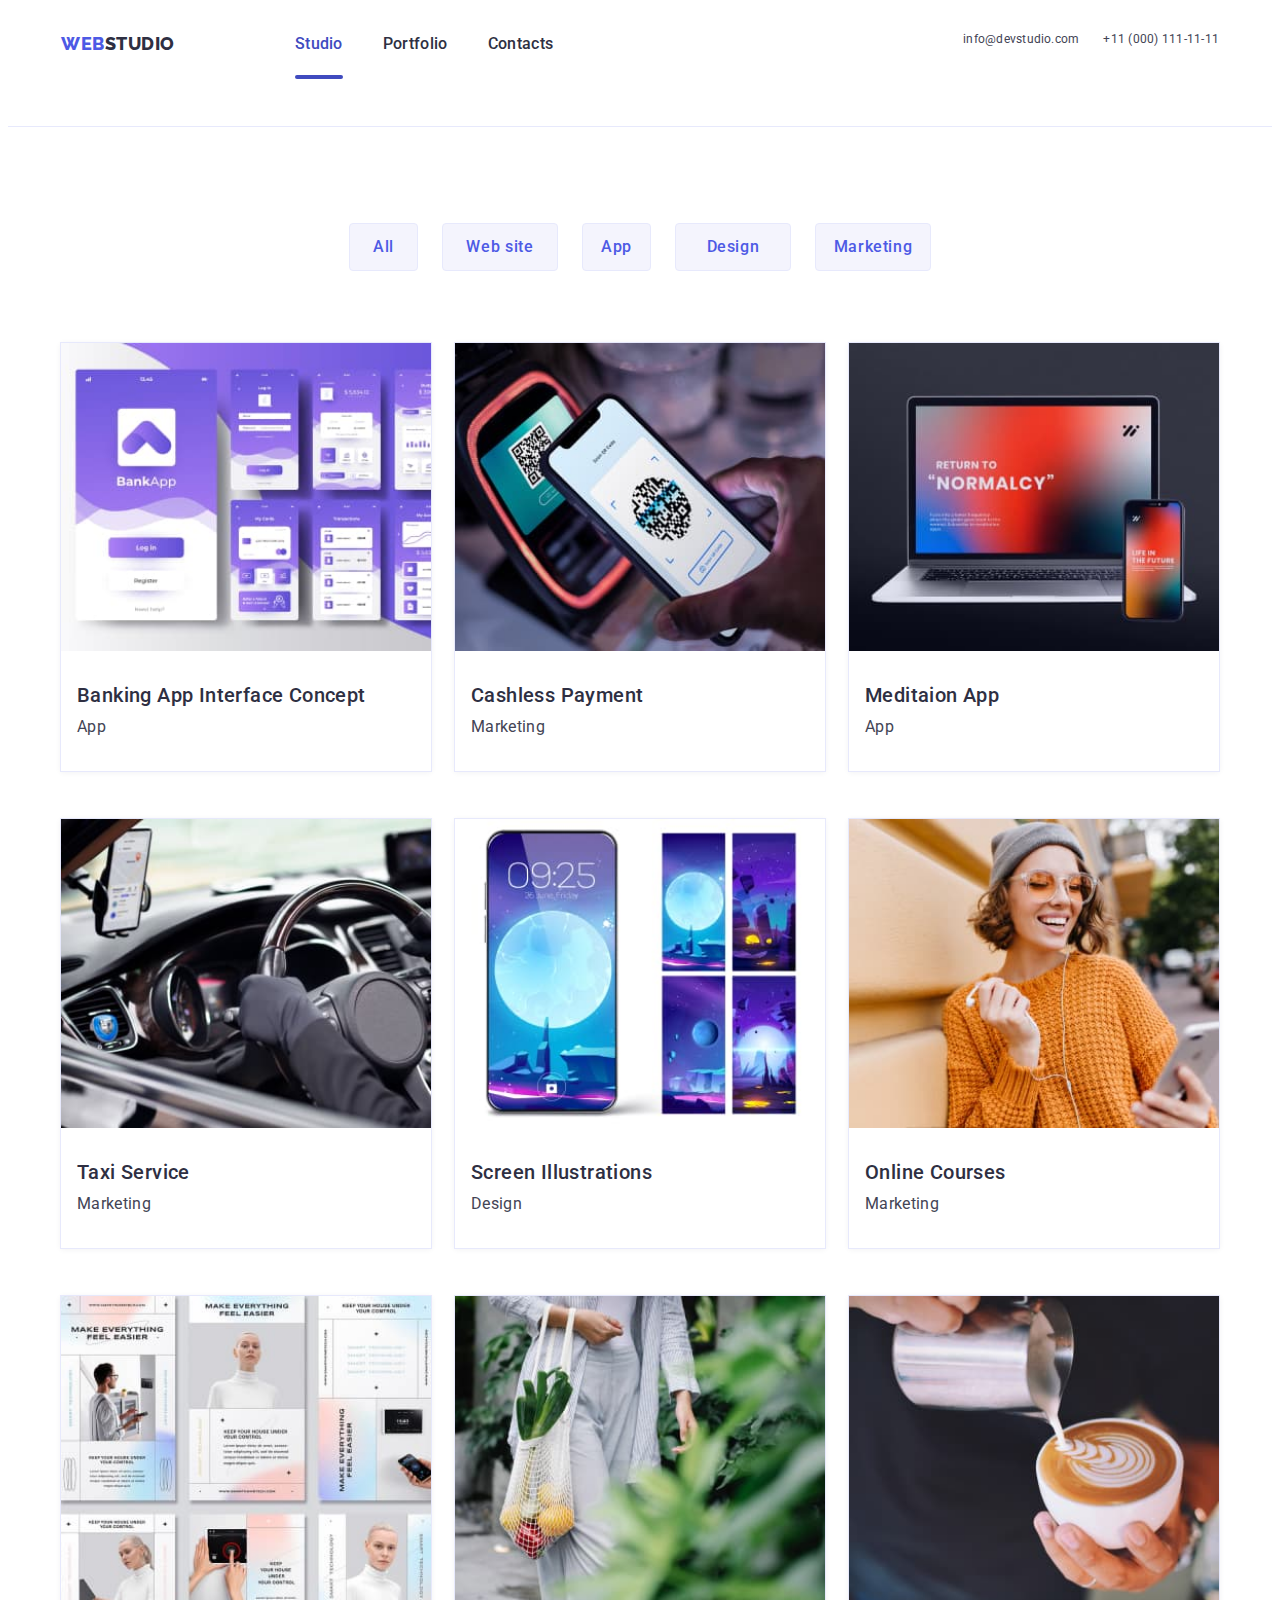
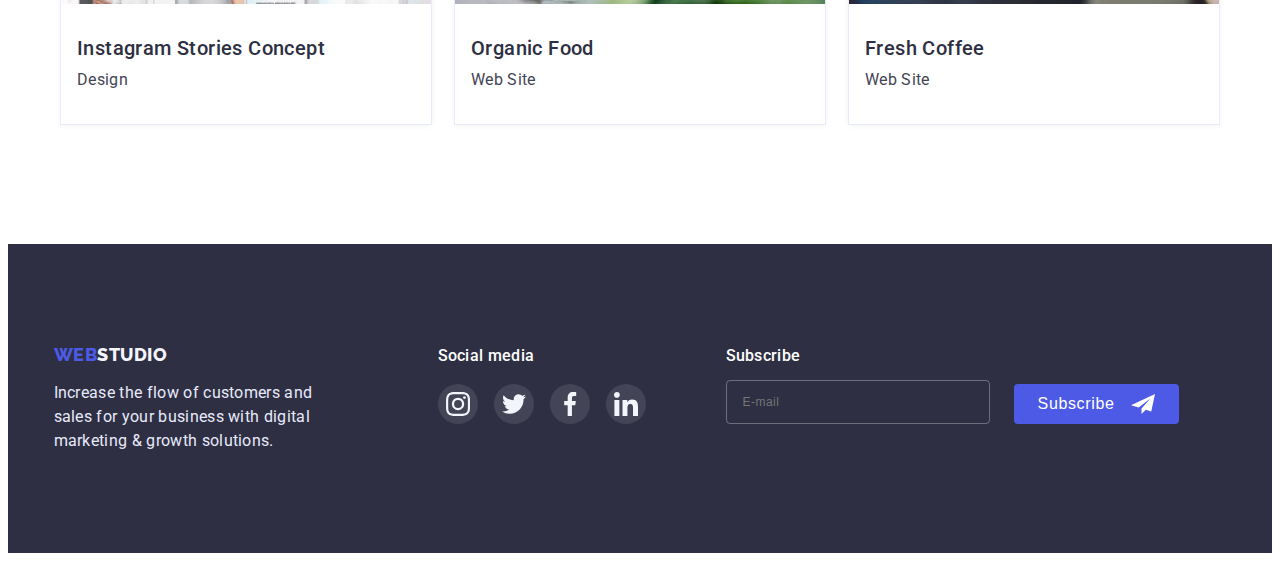
==== commit a0854c5b: "almost-done" ====
--- a/portfolio.html
+++ b/portfolio.html
@@ -20,8 +20,8 @@
             <nav class="header-navigation">
                 <a href="" class="header-logo link"><span class="header-logo-word">Web</span>Studio</a>
                 <ul class="header-list list">
-                    <li class="header-list-item"><a class="header-link link" href="./index.html">Studio</a></li>
-                    <li class="header-list-item"><a class="header-link link current" href="./portfolio.html">Portfolio</a></li>
+                    <li class="header-list-item"><a class="header-link link current" href="./index.html">Studio</a></li>
+                    <li class="header-list-item"><a class="header-link link" href="./portfolio.html">Portfolio</a></li>
                     <li class="header-list-item"><a class="header-link link" href="">Contacts</a></li>
                 </ul>
             </nav>
@@ -31,6 +31,67 @@
                     <li class="address-list-item"><a class="address-tel link" href="tel:+110001111111">+11 (000) 111-11-11</a></li>
                 </ul>
             </address>
+            <button data-menu-open type="button" class="mob-menu-btn">
+                <svg class="mob-menu-icon" width="32" height="32">
+                    <use href="./images/symbol-defs.svg#icon-mob-menu-lines"></use>
+                </svg>
+            </button>
+        </div>
+        <div class="mob-menu is-hidden" data-menu>
+            <div class="mob-container">
+                <div>
+                    <button type="button" class="mob-menu-close" data-menu-close>
+                        <svg class="mob-menu-close-icon" width="8" height="8">
+                            <use href="./images/symbol-defs.svg#icon-close-cross"></use>
+                        </svg>
+                    </button>
+                    <nav class="mob-menu-navigation">
+                        <ul class="mob-menu-list list">
+                            <li class="mob-menu-list-item"><a class="mob-menu-link link" href="./index.html">Studio</a></li>
+                            <li class="mob-menu-list-item"><a class="mob-menu-link link" href="./portfolio.html">Portfolio</a></li>
+                            <li class="mob-menu-list-item"><a class="mob-menu-link link current-mob" href="">Contacts</a></li>
+                        </ul>
+                    </nav>
+                </div>
+                <div>
+                    <address class="mob-menu-address">
+                        <ul class="mob-menu-soc list">
+                            <li class="mob-menu-soc-list-item"><a class="mob-menu-tel link" href="tel:+110001111111">+11 (000) 111-11-11</a></li>
+                            <li class="mob-menu-soc-list-item"><a class="mob-menu-mail link" href="mailto:info@devstudio.com">info@devstudio.com</a></li>
+                        </ul>
+                    </address>
+                    <ul class="mob-menu-icon-list list">
+                        <li class="mob-menu-icon-list-item">
+                            <a href="" class="mob-menu-icon-link link">
+                                <svg class="mob-menu-icon" width="16" height="16">
+                                    <use href="./images/symbol-defs.svg#icon-instagram"></use>
+                                </svg>
+                            </a>
+                        </li>
+                        <li class="mob-menu-icon-list-item">
+                            <a href="" class="mob-menu-icon-link link">
+                                <svg class="mob-menu-icon" width="16" height="16">
+                                    <use href="./images/symbol-defs.svg#icon-twitter"></use>
+                                </svg>
+                            </a>
+                        </li>
+                        <li class="mob-menu-icon-list-item">
+                            <a href="" class="mob-menu-icon-link link">
+                                <svg class="mob-menu-icon" width="16" height="16">
+                                    <use href="./images/symbol-defs.svg#icon-facebook"></use>
+                                </svg>
+                            </a>
+                        </li>
+                        <li class="mob-menu-icon-list-item">
+                            <a href="" class="mob-menu-icon-link link">
+                                <svg class="mob-menu-icon" width="16" height="16">
+                                    <use href="./images/symbol-defs.svg#icon-linkedin"></use>
+                                </svg>
+                            </a>
+                        </li>
+                    </ul>
+                </di>
+            </div>
         </div>
     </header>
     <main>
@@ -351,5 +412,6 @@
             </form>
         </div>
     </footer>
+    <script src="./js/menu.js"></script>
 </body>
 </html>--- a/css/styles.css
+++ b/css/styles.css
@@ -70,6 +70,10 @@
     overflow: hidden;
 }
 
+.no-scroll {
+    overflow: hidden;
+}
+
 /*--------------------- STUDIO PAGE -----------------------*/
 
 /*--------------- header ---------------*/
@@ -113,6 +117,110 @@
     padding: 0;
     border: none;
 }
+
+/*--------------- mobile menu ---------------*/
+
+.mob-menu {
+    width: 100%;
+    height: 100vh;
+    padding-top: 40px;
+    padding-bottom: 40px;
+    position: fixed;
+    top: 0;
+    z-index: 1;
+    background-color: #FFFFFF;
+}
+
+.mob-container {
+    max-width: 426px;
+    height: 100%;
+    padding-left: 40px;
+    padding-right: 40px;
+    margin-left: auto;
+    margin-right: auto;
+    display: flex;
+    flex-direction: column;
+    justify-content: space-between;
+    overflow-y: auto;
+}
+
+.mob-menu-close {
+    width: 24px;
+    height: 24px;
+    background-color: #E7E9FC;
+    border: 1px solid rgba(0, 0, 0, 0.1);
+    border-radius: 50%;
+    display: flex;
+    justify-content: center;
+    align-items: center;
+    margin-left: auto;
+}
+
+.mob-menu-navigation {
+    margin-top: 16px;
+}
+
+.mob-menu-list-item:not(:last-child) {
+    margin-bottom: 40px;
+}
+
+.mob-menu-link {
+    font-weight: 700;
+    font-size: 36px;
+    line-height: 1.1;
+    letter-spacing: 0.02em;
+    color: #2E2F42;
+}
+
+.current-mob {
+    color: #404BBF;
+}
+
+.mob-menu-address {
+    margin-bottom: 48px;
+}
+
+.mob-menu-soc-list-item:not(:last-child) {
+    margin-bottom: 40px;
+}
+
+.mob-menu-tel {
+    font-weight: 600;
+    font-size: 25px;
+    line-height: 1.1;
+    text-transform: capitalize;
+    color: #4D5AE5;
+}
+
+.mob-menu-mail {
+    font-weight: 500;
+    font-size: 20px;
+    line-height: 1.2;
+    letter-spacing: 0.02em;
+    color: #434455;
+}
+
+.mob-menu-icon-list {
+    margin-top: 12px;
+    display: flex;
+    gap: 27px;
+}
+
+.mob-menu-icon-list-item {
+    width: 40px;
+    height: 40px;
+}
+
+.mob-menu-icon-link {
+    width: 100%;
+    height: 100%;
+    display: flex;
+    justify-content: center;
+    align-items: center;
+    border-radius: 50%;
+    background-color: var(--LogoColor);
+}
+
 /*--------------- main ---------------*/
 
 /*--------------- hero --------------*/
@@ -628,8 +736,8 @@
 }
 
 .modal {
-    width: 408px;
-    min-height: 576px;
+    width: 315px;
+    min-height: 586px;
     padding: 24px;
     background-color: #FCFCFC;
     box-shadow: 0px 1px 1px rgba(0, 0, 0, 0.14), 0px 1px 3px rgba(0, 0, 0, 0.12), 0px 2px 1px rgba(0, 0, 0, 0.2);
--- a/css/tablet.css
+++ b/css/tablet.css
@@ -93,6 +93,10 @@
         color: var(--HoverFocusColor);
     }
 
+    .mob-menu-btn {
+        display: none;
+    }
+
     /*--------------- hero --------------*/
 
     .hero {
@@ -226,4 +230,11 @@
     .portfolio-service-item:not(:last-child) {
         margin-bottom: 0;
     }
+
+    /*--------------------- MODAL PAGE ---------------------*/
+
+    .modal {
+        width: 408px;
+        min-height: 586px;
+    }
 }--- a/css/desktop.css
+++ b/css/desktop.css
@@ -186,4 +186,10 @@
     .portfolio-service-item {
         width: calc((100% - 48px) / 3);
     }
+
+    /*--------------------- MODAL PAGE ---------------------*/
+
+    .modal {
+        min-height: 584px;
+    }
 }